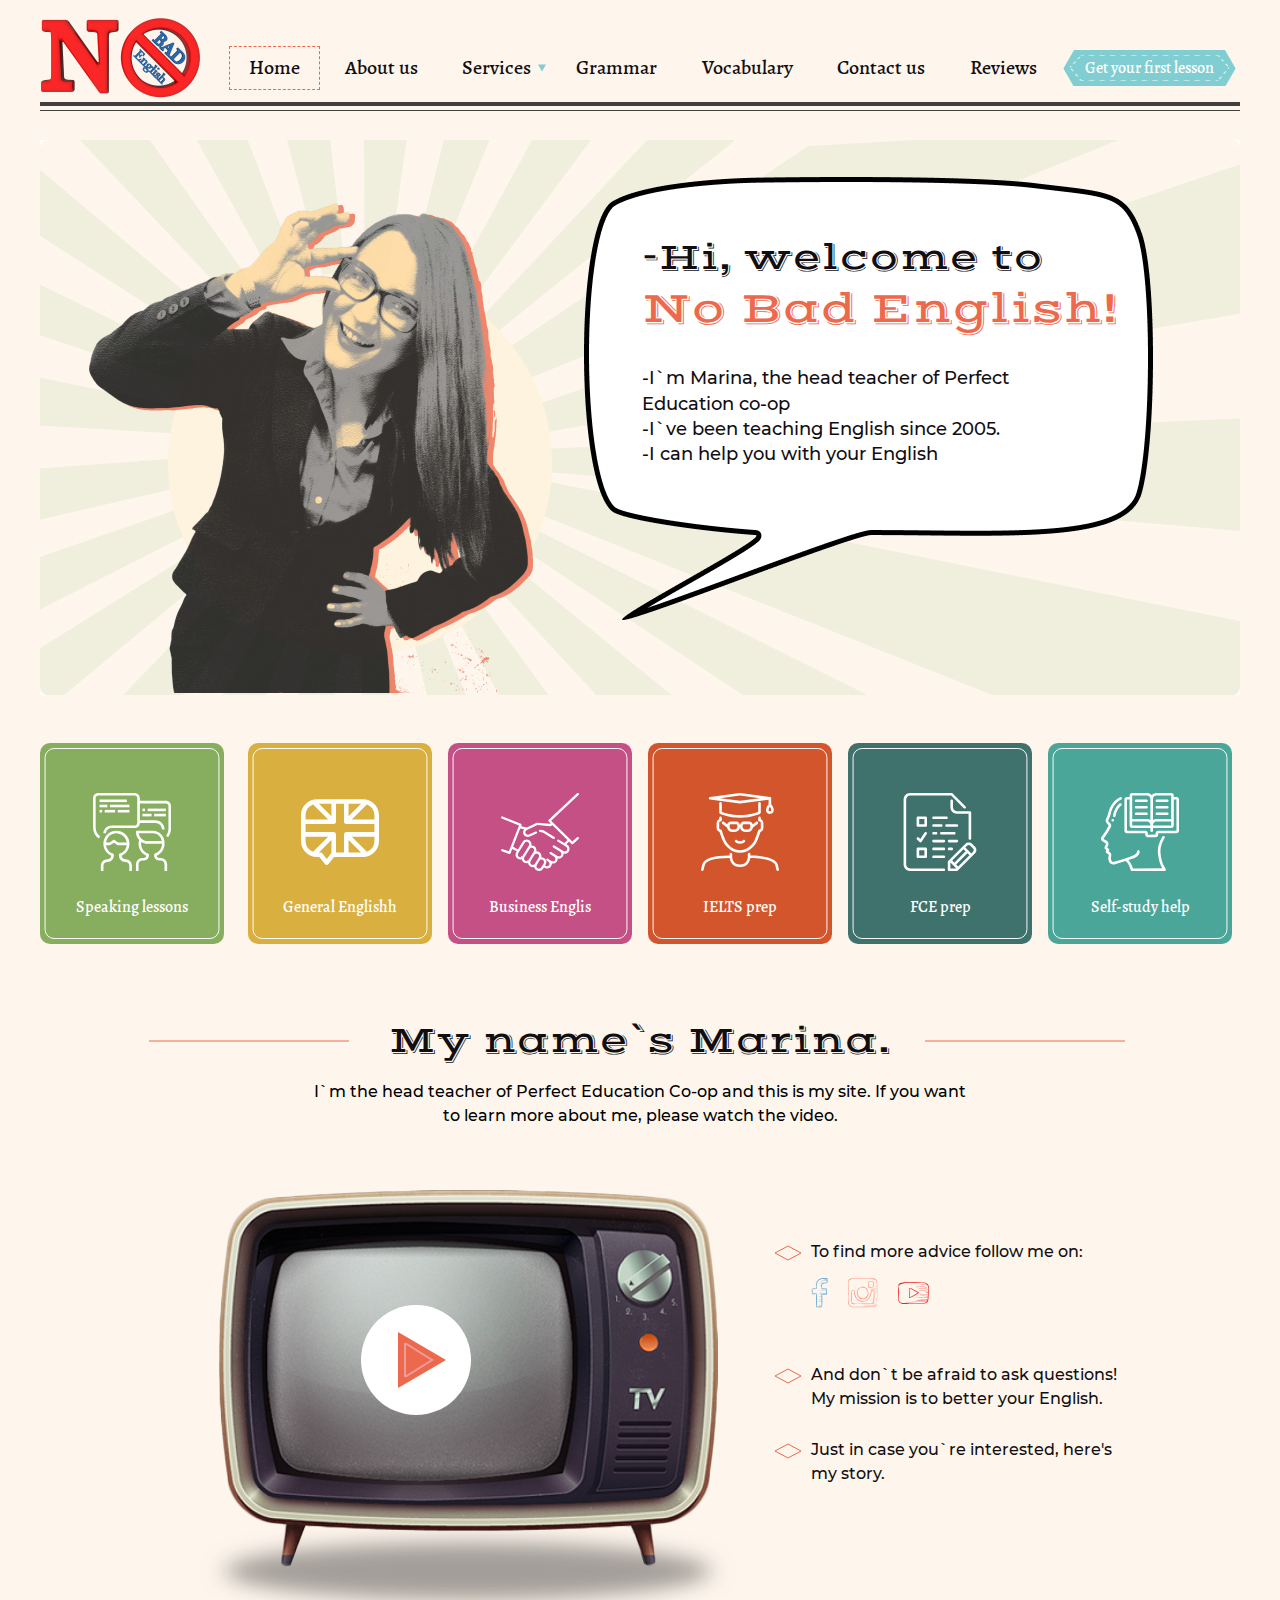
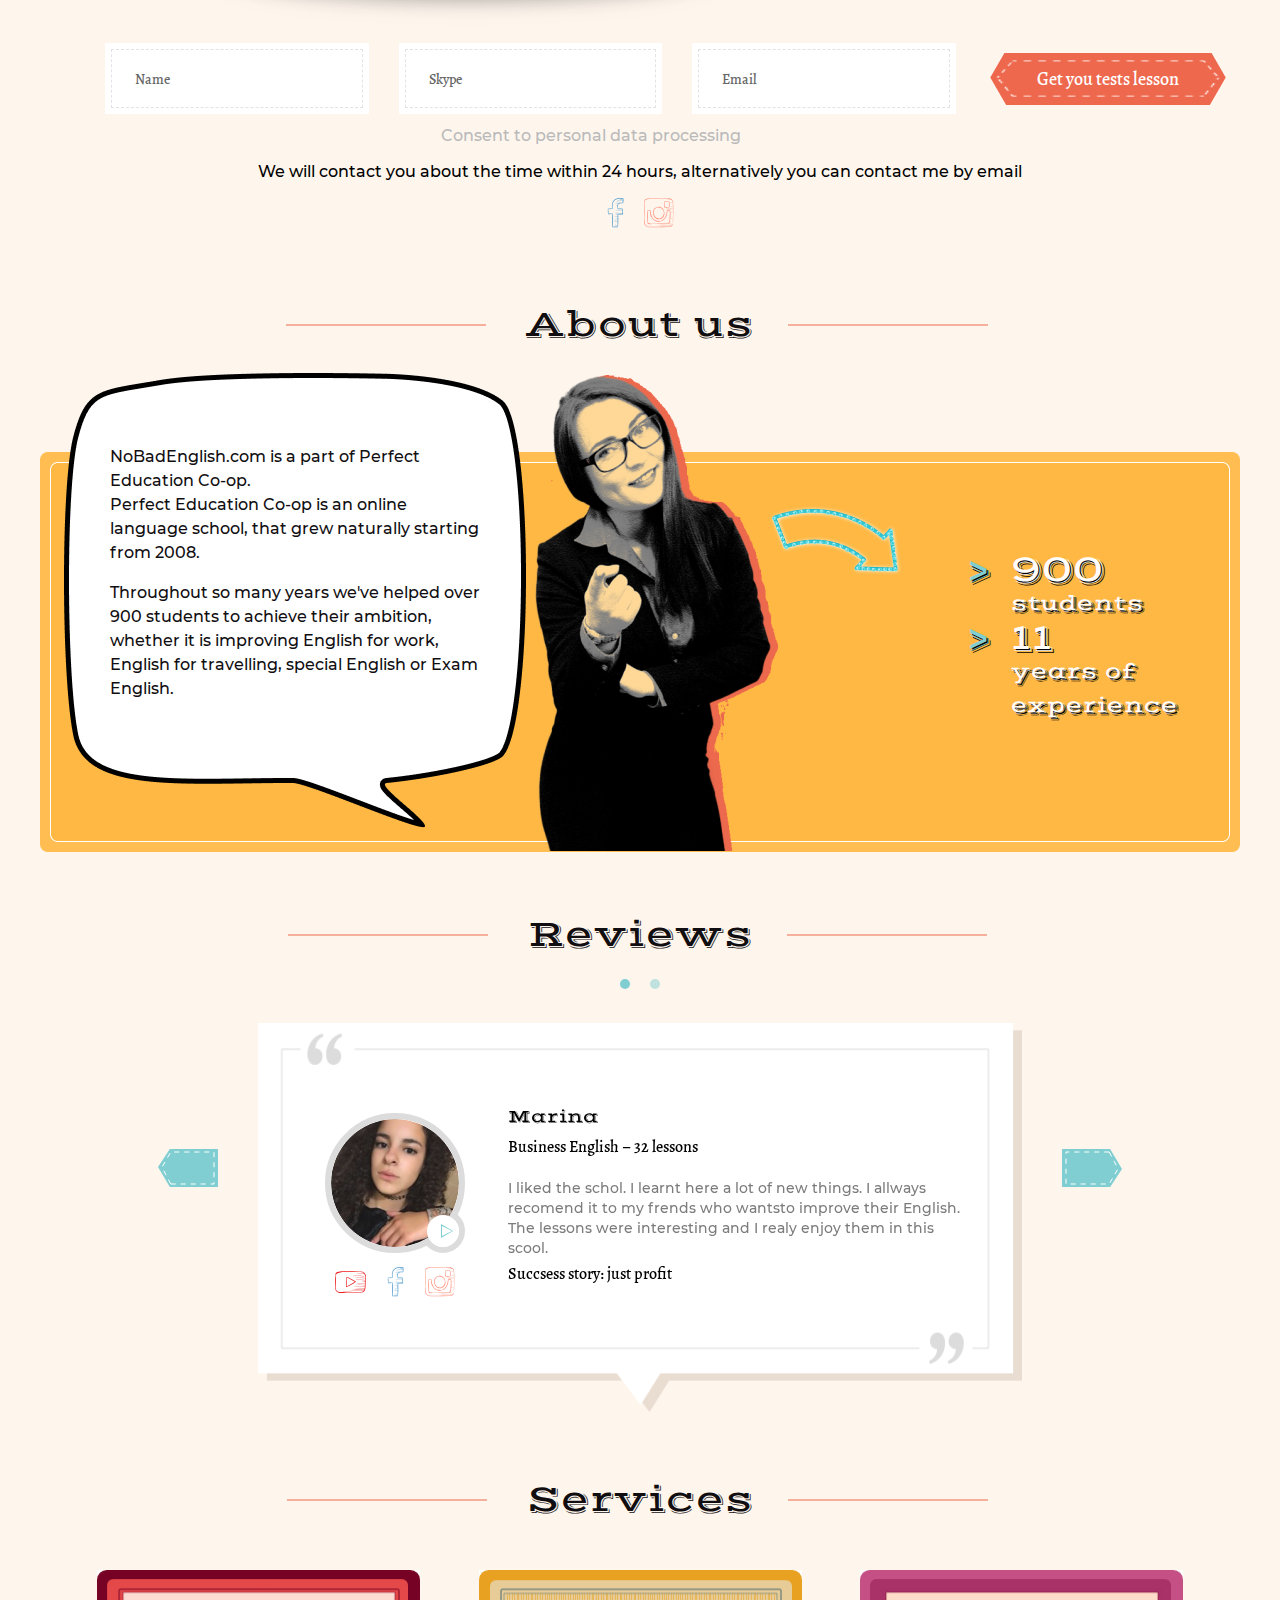
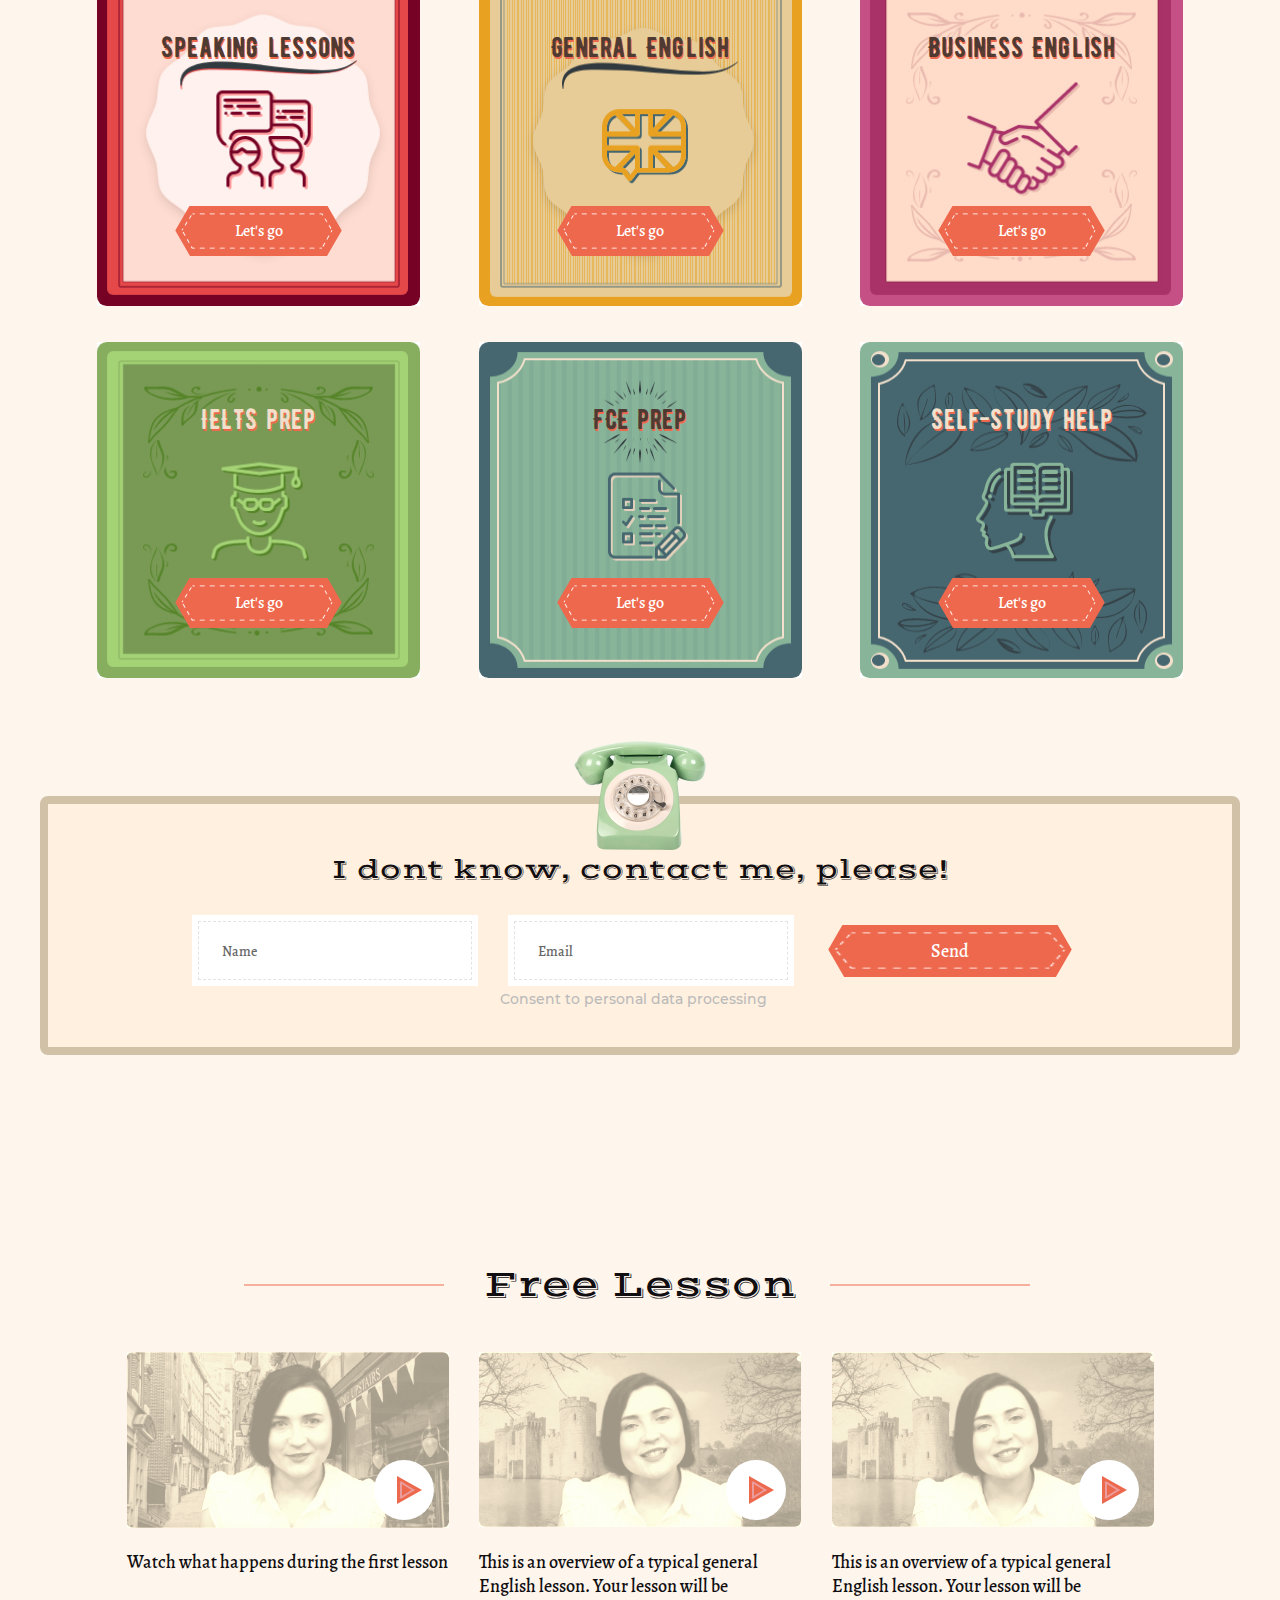
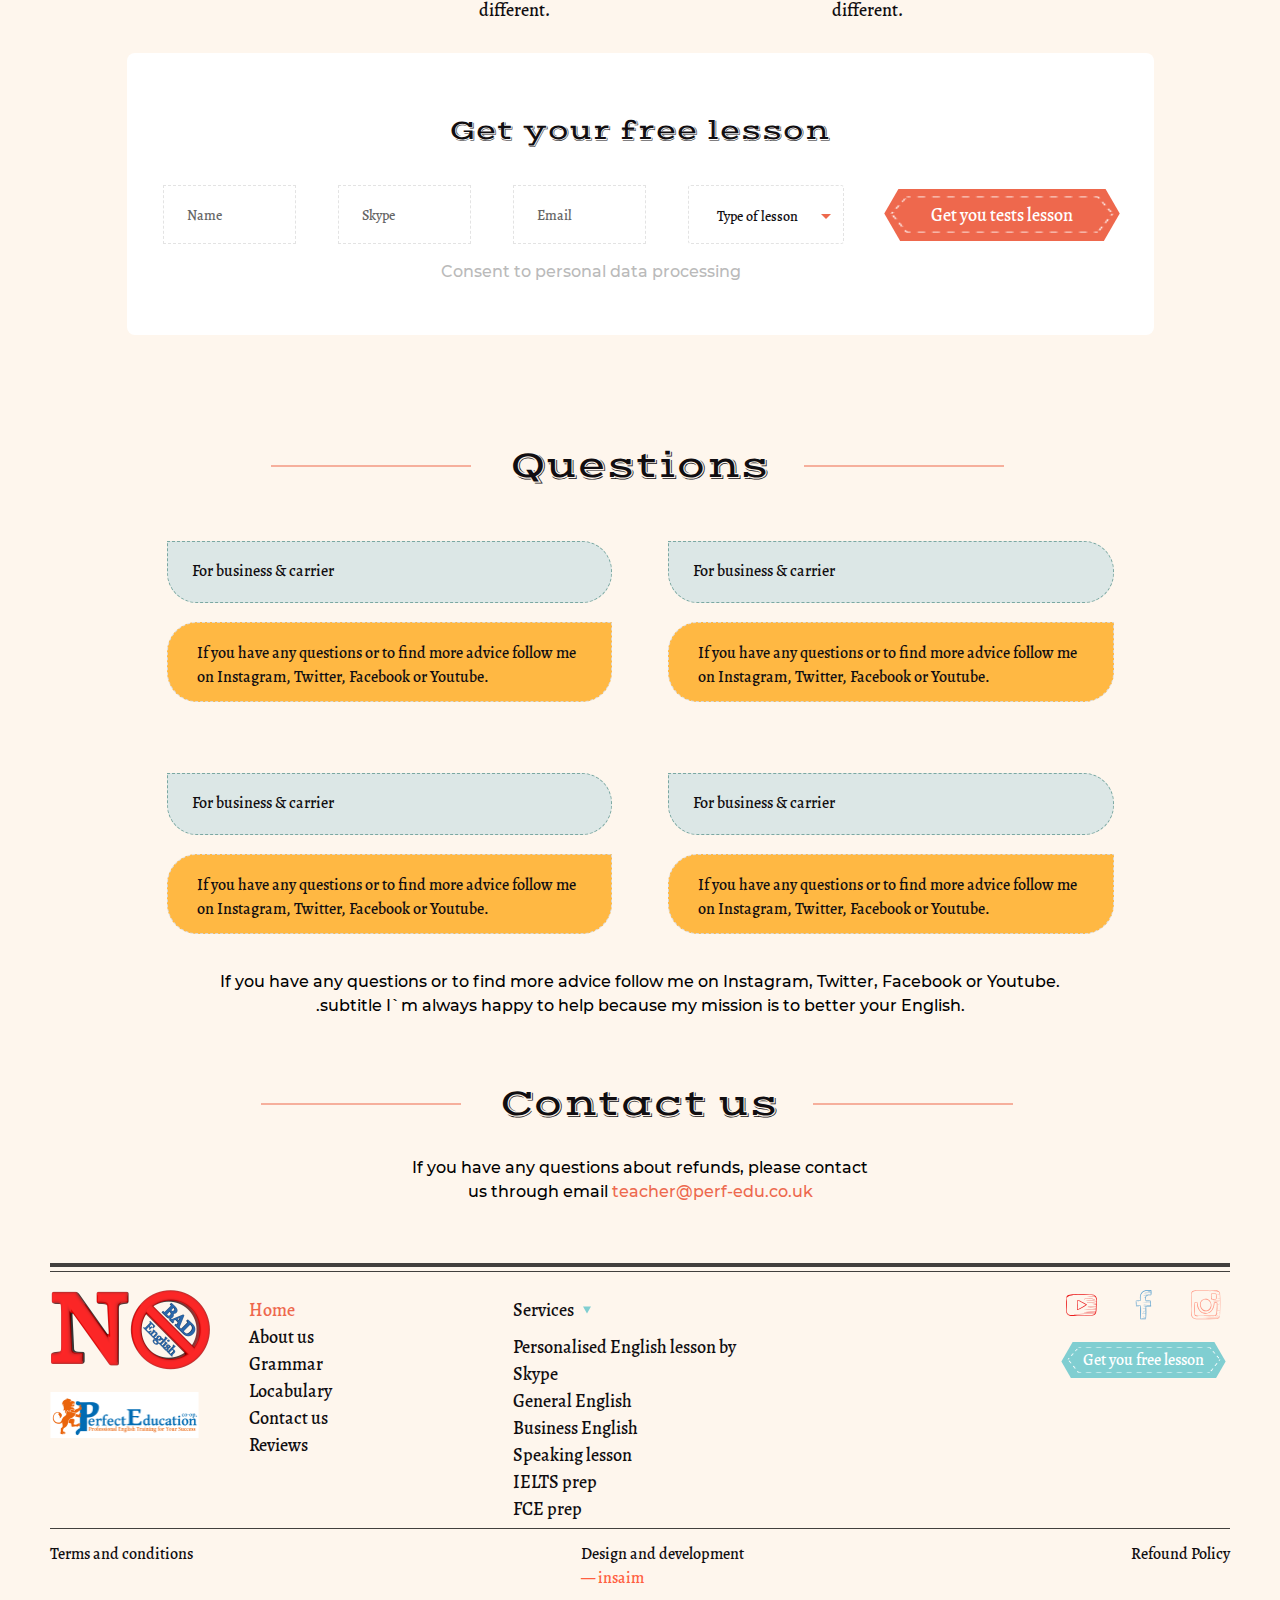
==== myapp/index.html @ 8ee57274 "prav" ====
<!DOCTYPE html>
<html lang="ru">
  <head>
    <meta charset="UTF-8">
    <meta http-equiv="X-UA-Compatible" content="IE=edge">
    <meta name="viewport" content="width=device-width, initial-scale=1.0"><link rel="icon" href="img/favicon/favicon.ico">
    <link rel="apple-touch-icon" sizes="180x180" href="img/favicon/apple-touch-icon-180x180.png">
    <meta name="keywords" content="Теги сайта">
    <meta name="description" content="Описание сайта">
    <meta name="author" lang="ru" content="Helen Portna">
    <link rel="stylesheet" href="css/main.min.css">
    <title>Document </title>
  </head>
  <body>
    <header>
      <nav>
        <div class="wrap">
          <div class="nav">
            <div class="logo">
              <div class="logo__icon"><img src="img/logo.png" alt="logo"></div>
            </div>
            <div class="menu-wrap">
              <div class="menu-toggle"> 
                <div class="one"></div>
                <div class="two"></div>
                <div class="three"></div>
              </div>
              <nav class="main-menu"> 
                <ul>
                  <li class="active"><a href="#">Home</a></li>
                  <li><a href="#">About us</a></li>
                  <li>
                    <div class="services__btn">Services
                      <ul class="services__list">
                        <li><a href="#">Personalised English lesson by Skype</a></li>
                        <li><a href="#">General English</a></li>
                        <li><a href="#">Business English</a></li>
                        <li><a href="#">Speaking lesson </a></li>
                        <li><a href="#">IELTS prep  </a></li>
                        <li><a href="#">FCE prep </a></li>
                      </ul>
                    </div>
                  </li>
                  <li><a href="#">Grammar</a></li>
                  <li><a href="#">Vocabulary</a></li>
                  <li><a href="#">Contact us</a></li>
                  <li><a href="#">Reviews</a></li>
                </ul>
                <div class="btn--wrap btn--wrap--thin">
                  <div class="btn btn--blue">Get your first lesson</div>
                </div>
              </nav>
            </div>
          </div>
        </div>
      </nav>
      <div class="header">
        <div class="wrap">
          <div class="header__title">
            <h1>
               
              -Hi, welcome to<br><span class="accent">No Bad English!</span>
            </h1>
            <p>
               
              -I`m Marina, the head teacher of Perfect Education co-op <br>-I`ve been teaching English since 2005.<br>-I can help you with your English
            </p>
          </div>
        </div>
      </div>
    </header>
    <section class="directions">
      <div class="wrap">
        <div class="directions__items"><a href="#" class="directions__item directions__item--green">
            <div class="directions__pic"><img src="img/001-talk.svg" alt="Speaking lessons"></div>
            <div class="directions__text">Speaking lessons</div></a><a href="#" class="directions__item directions__item--yellow">
            <div class="directions__pic"><img src="img/002-english-language.svg" alt="General English"></div>
            <div class="directions__text">General Englishh</div></a><a href="#" class="directions__item directions__item--bord">
            <div class="directions__pic"><img src="img/003-agreement.svg" alt="Business English"></div>
            <div class="directions__text">Business Englis</div></a><a href="#" class="directions__item directions__item--red">
            <div class="directions__pic"><img src="img/004-student.svg" alt="IELTS prep"></div>
            <div class="directions__text">IELTS prep </div></a><a href="#" class="directions__item directions__item--darkblue">
            <div class="directions__pic"><img src="img/005-exam.svg" alt="FCE prep"></div>
            <div class="directions__text">FCE prep </div></a><a href="#" class="directions__item directions__item--blue">
            <div class="directions__pic"><img src="img/006-study.svg" alt="Self-study help"></div>
            <div class="directions__text">Self-study help</div></a></div>
      </div>
    </section>
    <section class="tv">
      <div class="wrap">
        <div class="title"> <span>My name`s Marina.</span></div>
        <div class="subtitle"> I`m the head teacher of Perfect Education Co-op and this is my site. If you want to learn more about me, please watch the video.</div>
        <div class="tv__body"> 
          <div class="tv__pic"><img src="img/tv.png" alt="tv"><a data-fancybox href="https://www.youtube.com/watch?v=f7zk9qLbSSs" class="tv_src btn__movie">
              <div class="btn__movie--wrap"></div></a></div>
          <div class="tv__text">
            <ul class="tv__itens">
              <li class="tv__item"> 
                <div class="tv__name">To find more advice follow me on:</div>
                <ul class="social-icons">
                  <li class="social-icon social-icon--fb"><a href="#"><img src="img/facebook-logo.svg" alt="facebook"></a></li>
                  <li class="social-icon social-icon--inst"><a href="#"><img src="img/instagram-logo.svg" alt="instagram"></a></li>
                  <li class="social-icon social-icon--yt"><a href="#"><img src="img/youtube-logo.svg" alt="youtube"></a></li>
                </ul>
              </li>
              <li class="tv__item"> 
                <div class="tv__name">And don`t be afraid to ask questions! My mission is to better your English.</div>
              </li>
              <li class="tv__item"> 
                <div class="tv__name">Just in case you`re interested, here's my story.</div>
              </li>
            </ul>
          </div>
        </div>
        <div class="tv__form">
          <form>
            <div class="tv__form-wrap">
              <div class="input--wrap">
                <input type="text" name="name" placeholder="Name" required>
              </div>
              <div class="input--wrap">
                <input type="text" name="skype" placeholder="Skype" required>
              </div>
              <div class="input--wrap">
                <input type="text" name="email" placeholder="Email" required>
              </div>
              <div class="tv__min-text">Consent to personal data processing</div>
              <div class="btn--wrap">
                <div class="btn btn--red">
                  <input type="submit" value="Get you tests lesson">
                </div>
              </div>
            </div>
          </form>
          <div class="subtitle"> We will contact you about the time within 24 hours, alternatively you can contact me by email</div>
          <ul class="social-icons">
            <li class="social-icon social-icon--fb"><a href="#"><img src="img/facebook-logo.svg" alt="facebook"></a></li>
            <li class="social-icon social-icon--inst"><a href="#"><img src="img/instagram-logo.svg" alt="instagram"></a></li>
          </ul>
        </div>
      </div>
    </section>
    <section class="about">
      <div class="wrap">
        <div class="title"> <span>About us</span></div>
        <div class="about__body">
          <div class="about__text"> 
            <p>
               
              NoBadEnglish.com is a part of Perfect Education Co-op. <br>Perfect Education Co-op is an online language school, that grew naturally starting from 2008. 
            </p>
            <p>Throughout so many years we've helped over 900 students to achieve their ambition, whether it is improving English for work, English for travelling, special English or Exam English. </p>
          </div>
          <ul class="about__numbers">
            <li>900 <span>students </span></li>
            <li>11 <span>years of experience </span></li>
          </ul>
        </div>
      </div>
    </section>
    <section class="reviews">
      <div class="wrap">
        <div class="title"> <span>Reviews</span></div>
        <div class="reviews__body">
          <div class="reviews__slider">
            <div class="reviews__item--wrap">
              <div class="reviews__item">
                <div class="reviews__foto--wrap">
                  <div class="reviews__foto"><img src="img/reviews/foto-review.jpg" alt="foto"></div><a data-fancybox href="https://www.youtube.com/watch?v=f7zk9qLbSSs" class="reviews--play"></a>
                  <ul class="social-icons">
                    <li class="social-icon social-icon--yt"><a href="#"><img src="img/youtube-logo.svg" alt="youtube"></a></li>
                    <li class="social-icon social-icon--fb"><a href="#"><img src="img/facebook-logo.svg" alt="facebook"></a></li>
                    <li class="social-icon social-icon--inst"><a href="#"><img src="img/instagram-logo.svg" alt="instagram"></a></li>
                  </ul>
                </div>
                <div class="reviews__descr">
                  <div class="reviews__name">Marina </div>
                  <div class="reviews__text--title">Business English – 32 lessons</div>
                  <div class="reviews__text">I liked the schol. I learnt here a lot of new things. I allways recomend it to my frends who wantsto improve their English. The lessons were interesting and I realy enjoy them in this scool.</div>
                  <div class="reviews__text--title">Succsess story: <span>just profit</span></div>
                </div>
              </div>
            </div>
            <div class="reviews__item--wrap">
              <div class="reviews__item">
                <div class="reviews__foto--wrap">
                  <div class="reviews__foto"><img src="img/reviews/foto-review.jpg" alt="foto"></div><a data-fancybox href="https://www.youtube.com/watch?v=f7zk9qLbSSs" class="reviews--play"></a>
                  <ul class="social-icons">
                    <li class="social-icon social-icon--yt"><a href="#"><img src="img/youtube-logo.svg" alt="youtube"></a></li>
                    <li class="social-icon social-icon--fb"><a href="#"><img src="img/facebook-logo.svg" alt="facebook"></a></li>
                    <li class="social-icon social-icon--inst"><a href="#"><img src="img/instagram-logo.svg" alt="instagram"></a></li>
                  </ul>
                </div>
                <div class="reviews__descr">
                  <div class="reviews__name">Marina </div>
                  <div class="reviews__text--title">Business English – 32 lessons</div>
                  <div class="reviews__text">I liked the schol. I learnt here a lot of new things. I allways recomend it to my frends who wantsto improve their English. The lessons were interesting and I realy enjoy them in this scool.</div>
                  <div class="reviews__text--title">Succsess story: <span>just profit</span></div>
                </div>
              </div>
            </div>
          </div>
        </div>
      </div>
    </section>
    <section class="services">
      <div class="wrap">
        <div class="title"> <span>Services</span></div>
        <div class="services__body">
          <div class="services__item services__item4">
            <div class="services__title services__title--dark">Speaking lessons</div><a href="#" class="btn--wrap">
              <div class="btn btn--red">Let's go</div></a>
          </div>
          <div class="services__item services__item3">
            <div class="services__title services__title--dark">General English</div><a href="#" class="btn--wrap">
              <div class="btn btn--red">Let's go</div></a>
          </div>
          <div class="services__item services__item2">
            <div class="services__title services__title--dark">Business English</div><a href="#" class="btn--wrap">
              <div class="btn btn--red">Let's go</div></a>
          </div>
          <div class="services__item services__item5">
            <div class="services__title">IELTS prep </div><a href="#" class="btn--wrap">
              <div class="btn btn--red">Let's go</div></a>
          </div>
          <div class="services__item services__item6">
            <div class="services__title services__title--dark">FCE prep </div><a href="#" class="btn--wrap">
              <div class="btn btn--red">Let's go</div></a>
          </div>
          <div class="services__item services__item1">
            <div class="services__title">Self-study help</div><a href="#" class="btn--wrap">
              <div class="btn btn--red">Let's go</div></a>
          </div>
        </div>
        <div class="phone-body"> 
          <div class="tv__form">
            <form>
              <div class="phone-body__title">I dont know, contact me, please!</div>
              <div class="tv__form-wrap">
                <div class="input--wrap">
                  <input type="text" name="name" placeholder="Name" required>
                </div>
                <div class="input--wrap">
                  <input type="text" name="email" placeholder="Email" required>
                </div>
                <div class="phone-body__subtitle">Consent to personal data processing</div>
                <div class="btn--wrap">
                  <div class="btn btn--red btn--big">
                    <input type="submit" value="Send">
                  </div>
                </div>
              </div>
            </form>
          </div>
        </div>
      </div>
    </section>
    <section class="free">
      <div class="wrap">
        <div class="title"> <span>Free Lesson</span></div>
        <div class="free__body">
          <div class="free__videos">
            <div class="free__item">
              <div class="free__video"><img src="img/free-video1.jpg" alt="free-video">
                <div class="btn__movie">
                  <div class="btn__movie--wrap"></div>
                </div>
              </div>
              <div class="free__title">Watch what happens during the first lesson</div>
            </div>
            <div class="free__item">   
              <div class="free__video"><img src="img/free-video2.jpg" alt="free-video">
                <div class="btn__movie">
                  <div class="btn__movie--wrap"></div>
                </div>
              </div>
              <div class="free__title">This is an overview of a typical general English lesson. Your lesson will be different.</div>
            </div>
            <div class="free__item">
              <div class="free__video"><img src="img/free-video2.jpg" alt="free-video">
                <div class="btn__movie">
                  <div class="btn__movie--wrap"></div>
                </div>
              </div>
              <div class="free__title">This is an overview of a typical general English lesson. Your lesson will be different.</div>
            </div>
          </div>
          <div class="free__form--wrap">
            <form>
              <div class="free__form-title">Get your free lesson</div>
              <div class="free__form">
                <div class="input--wrap">
                  <input type="text" name="name" placeholder="Name" required>
                </div>
                <div class="input--wrap">
                  <input type="text" name="skype" placeholder="Skype" required>
                </div>
                <div class="input--wrap">
                  <input type="text" name="email" placeholder="Email" required>
                </div>
                <div class="input--wrap">
                  <select class="styled">
                    <option>Type of lesson </option>
                    <option>1</option>
                    <option>2</option>
                  </select>
                </div>
                <div class="tv__min-text">Consent to personal data processing</div>
                <div class="btn--wrap">
                  <div class="btn btn--red">
                    <input type="submit" value="Get you tests lesson">
                  </div>
                </div>
              </div>
            </form>
          </div>
        </div>
      </div>
    </section>
    <section class="questions">
      <div class="wrap">
        <div class="title"> <span>Questions</span></div>
        <div class="questions__body">
          <div class="questions__item">
            <div class="questions__qa">For business & carrier</div>
            <div class="questions__ans">If you have any questions or to find more advice follow me on Instagram, Twitter, Facebook or Youtube.</div>
          </div>
          <div class="questions__item">
            <div class="questions__qa">For business & carrier</div>
            <div class="questions__ans">If you have any questions or to find more advice follow me on Instagram, Twitter, Facebook or Youtube. </div>
          </div>
          <div class="questions__item">
            <div class="questions__qa">For business & carrier</div>
            <div class="questions__ans">If you have any questions or to find more advice follow me on Instagram, Twitter, Facebook or Youtube.</div>
          </div>
          <div class="questions__item">
            <div class="questions__qa">For business & carrier</div>
            <div class="questions__ans">If you have any questions or to find more advice follow me on Instagram, Twitter, Facebook or Youtube.</div>
          </div>
        </div>
        <div class="subtitle"> 
          <p>If you have any questions or to find more advice follow me on Instagram, Twitter, Facebook or Youtube.</p>
          <p>.subtitle I`m always happy to help because my mission is to better your English.</p>
        </div>
      </div>
    </section>
    <section class="contact">
      <div class="wrap">
        <div class="title contact__title"> <span>Contact us</span></div>
        <div class="subtitle">
           
          If you have any questions about refunds, please contact us through email <a href="mailto:teacher@perf-edu.co.uk">teacher@perf-edu.co.uk</a>
        </div>
      </div>
    </section>
    <footer class="footer">
      <div class="wrap">
        <div class="footer__body">
          <div class="logo">
            <div class="logo__icon"><img src="img/logo.png" alt="logo"></div>
          </div>
          <ul class="footer__menu">
            <li class="active order1"><a href="#">Home</a></li>
            <li class="order1"><a href="#">About us</a></li>
            <li><a href="#">Grammar</a></li>
            <li><a href="#">Locabulary</a></li>
            <li><a href="#">Contact us</a></li>
            <li><a href="#">Reviews</a></li>
            <li class="footer__services order1"> <span class="footer__btn">Services</span>
              <ul class="footer__list">
                <li><a href="#">Personalised English lesson by Skype</a></li>
                <li><a href="#">General English</a></li>
                <li><a href="#">Business English</a></li>
                <li><a href="#">Speaking lesson </a></li>
                <li><a href="#">IELTS prep  </a></li>
                <li><a href="#">FCE prep </a></li>
              </ul>
            </li>
          </ul>
          <div class="footer__block">
            <ul class="social-icons">
              <li class="social-icon social-icon--yt"><a href="#"><img src="img/youtube-logo.svg" alt="youtube"></a></li>
              <li class="social-icon social-icon--fb"><a href="#"><img src="img/facebook-logo.svg" alt="facebook"></a></li>
              <li class="social-icon social-icon--inst"><a href="#"><img src="img/instagram-logo.svg" alt="instagram"></a></li>
            </ul>
            <div class="btn--wrap btn--wrap--thin"><a href="#" class="btn btn--blue btn--thin">Get you free lesson</a></div>
          </div>
        </div>
        <div class="footer__bottom"><a href="#">Terms and conditions</a>
          <div class="footer__development">
             
            Design and development <a href="#">— insaim</a>
          </div><a href="">Refound Policy</a><a class="copy"><img src="img/copy.png" alt="perfect english"></a>
        </div>
      </div>
    </footer>
    <script src="js/scripts.min.js"></script>
    <script src="js/common.js"></script>
  </body>
  <!-- END body-->
</html>
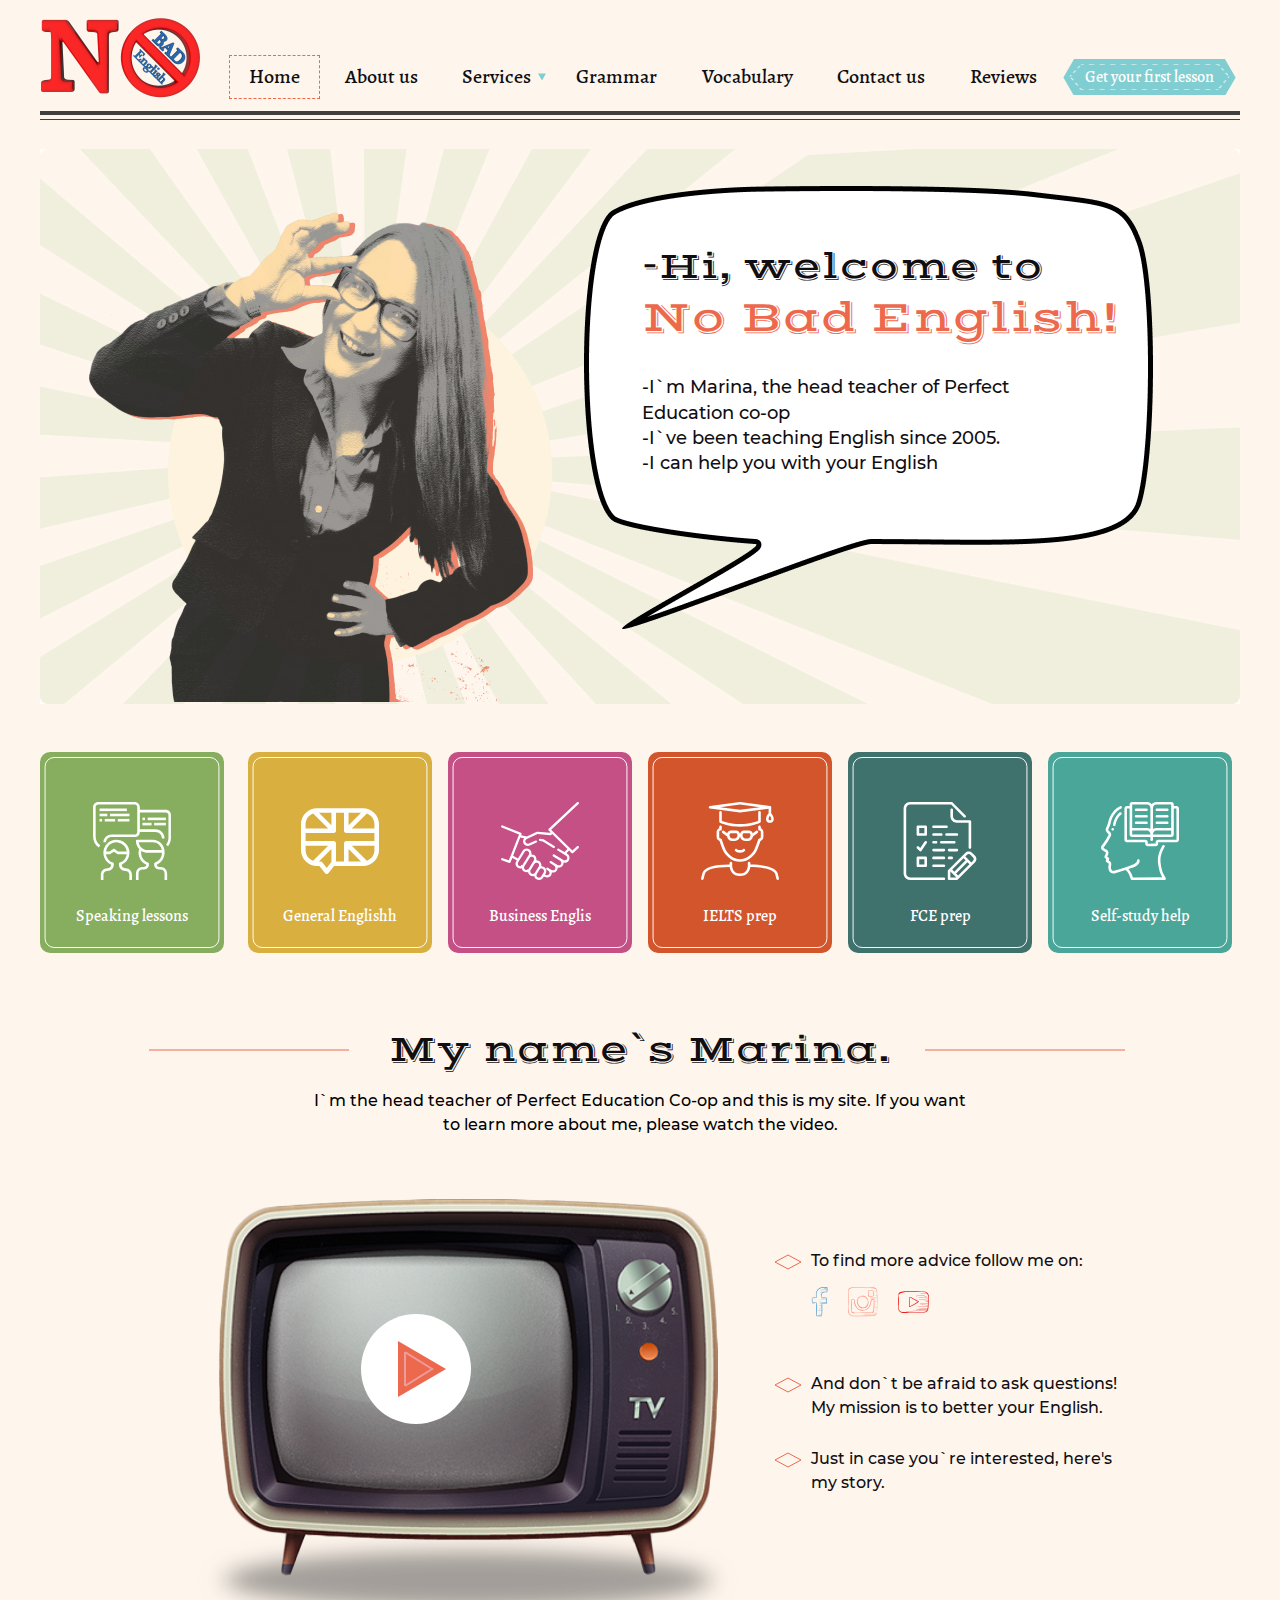
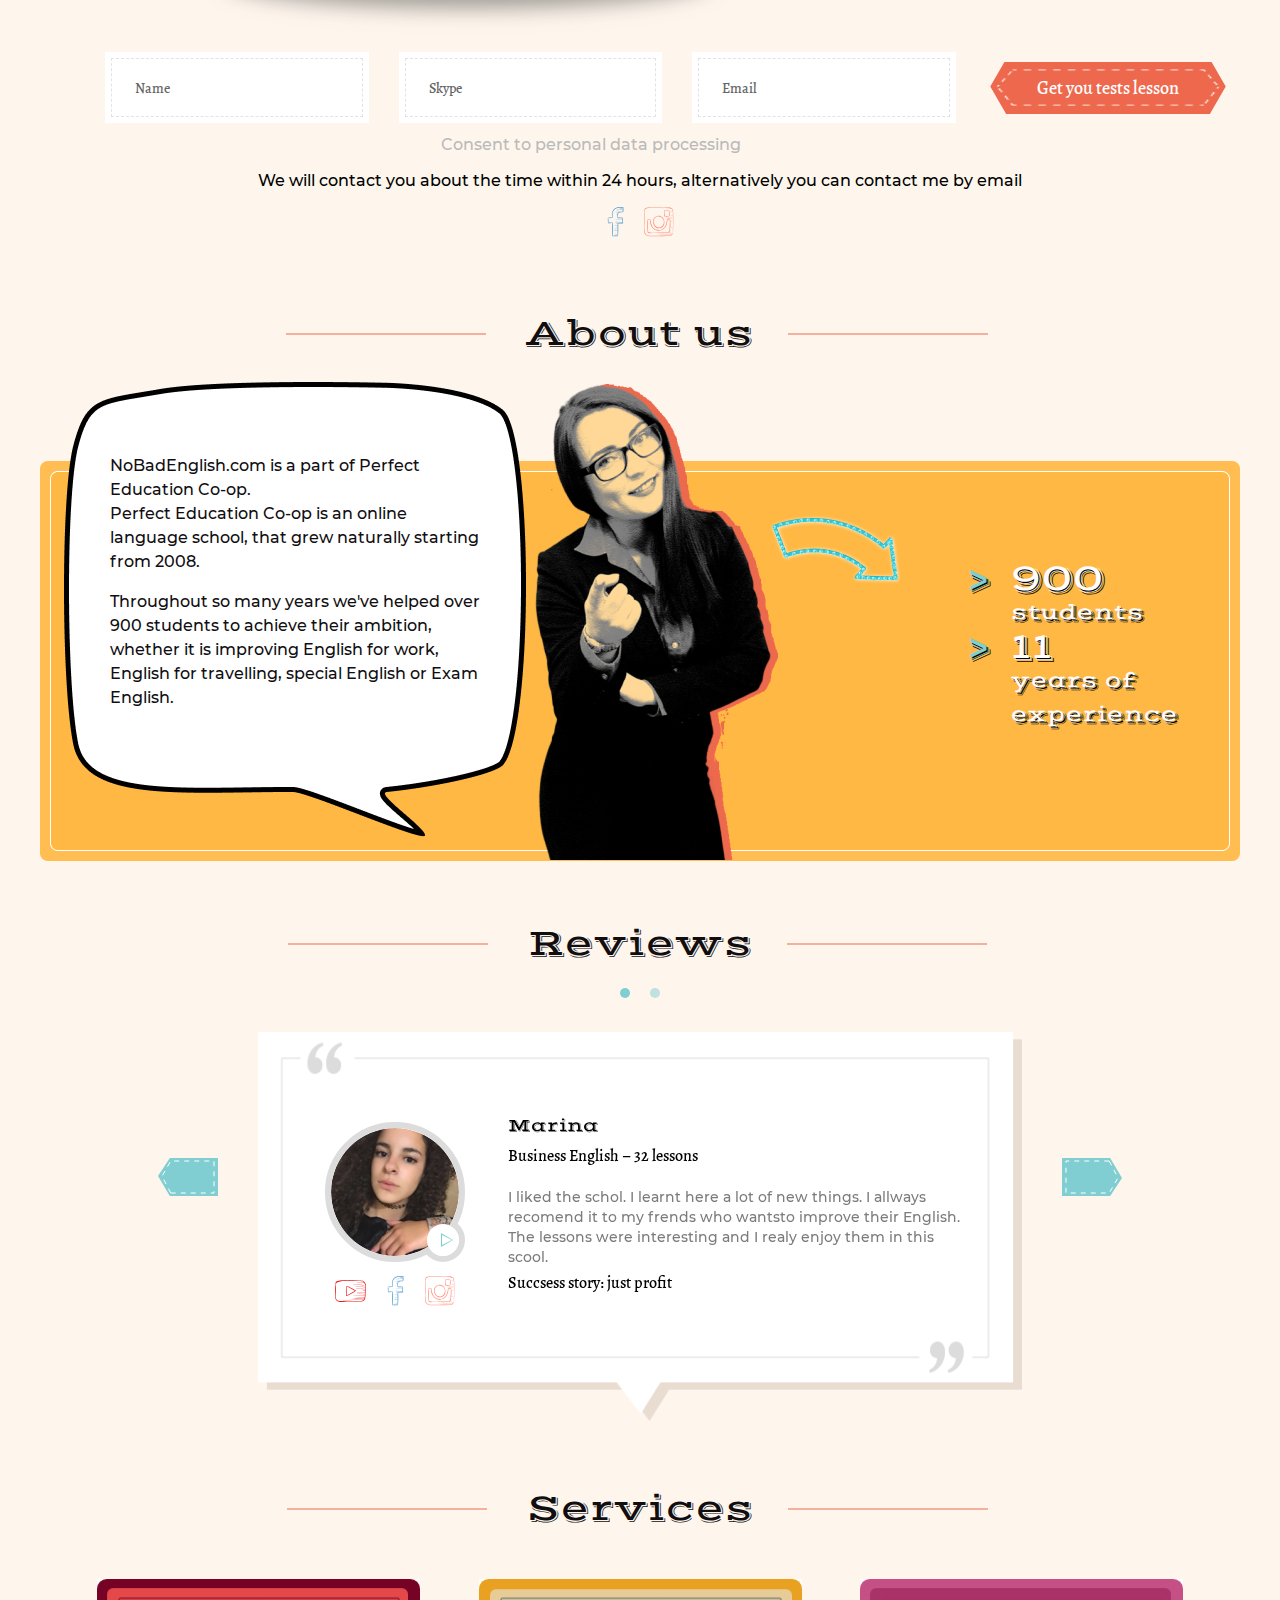
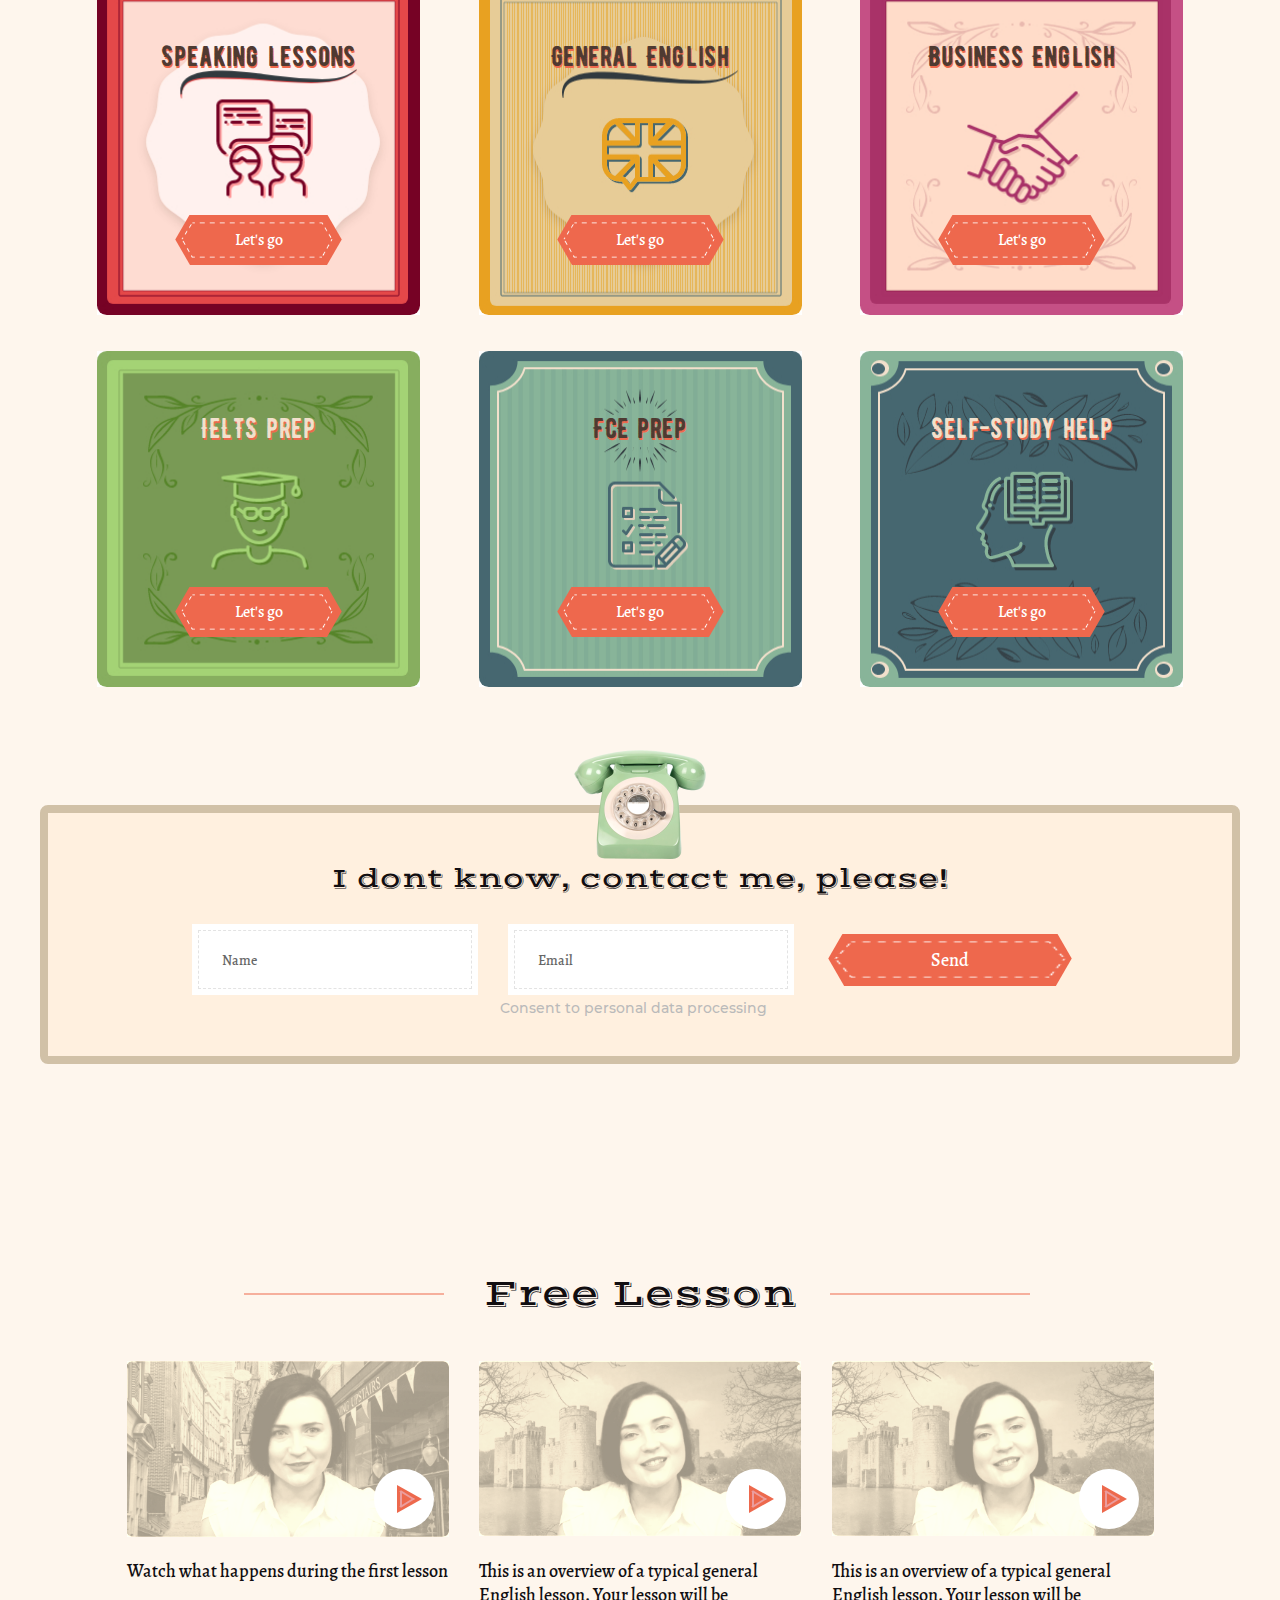
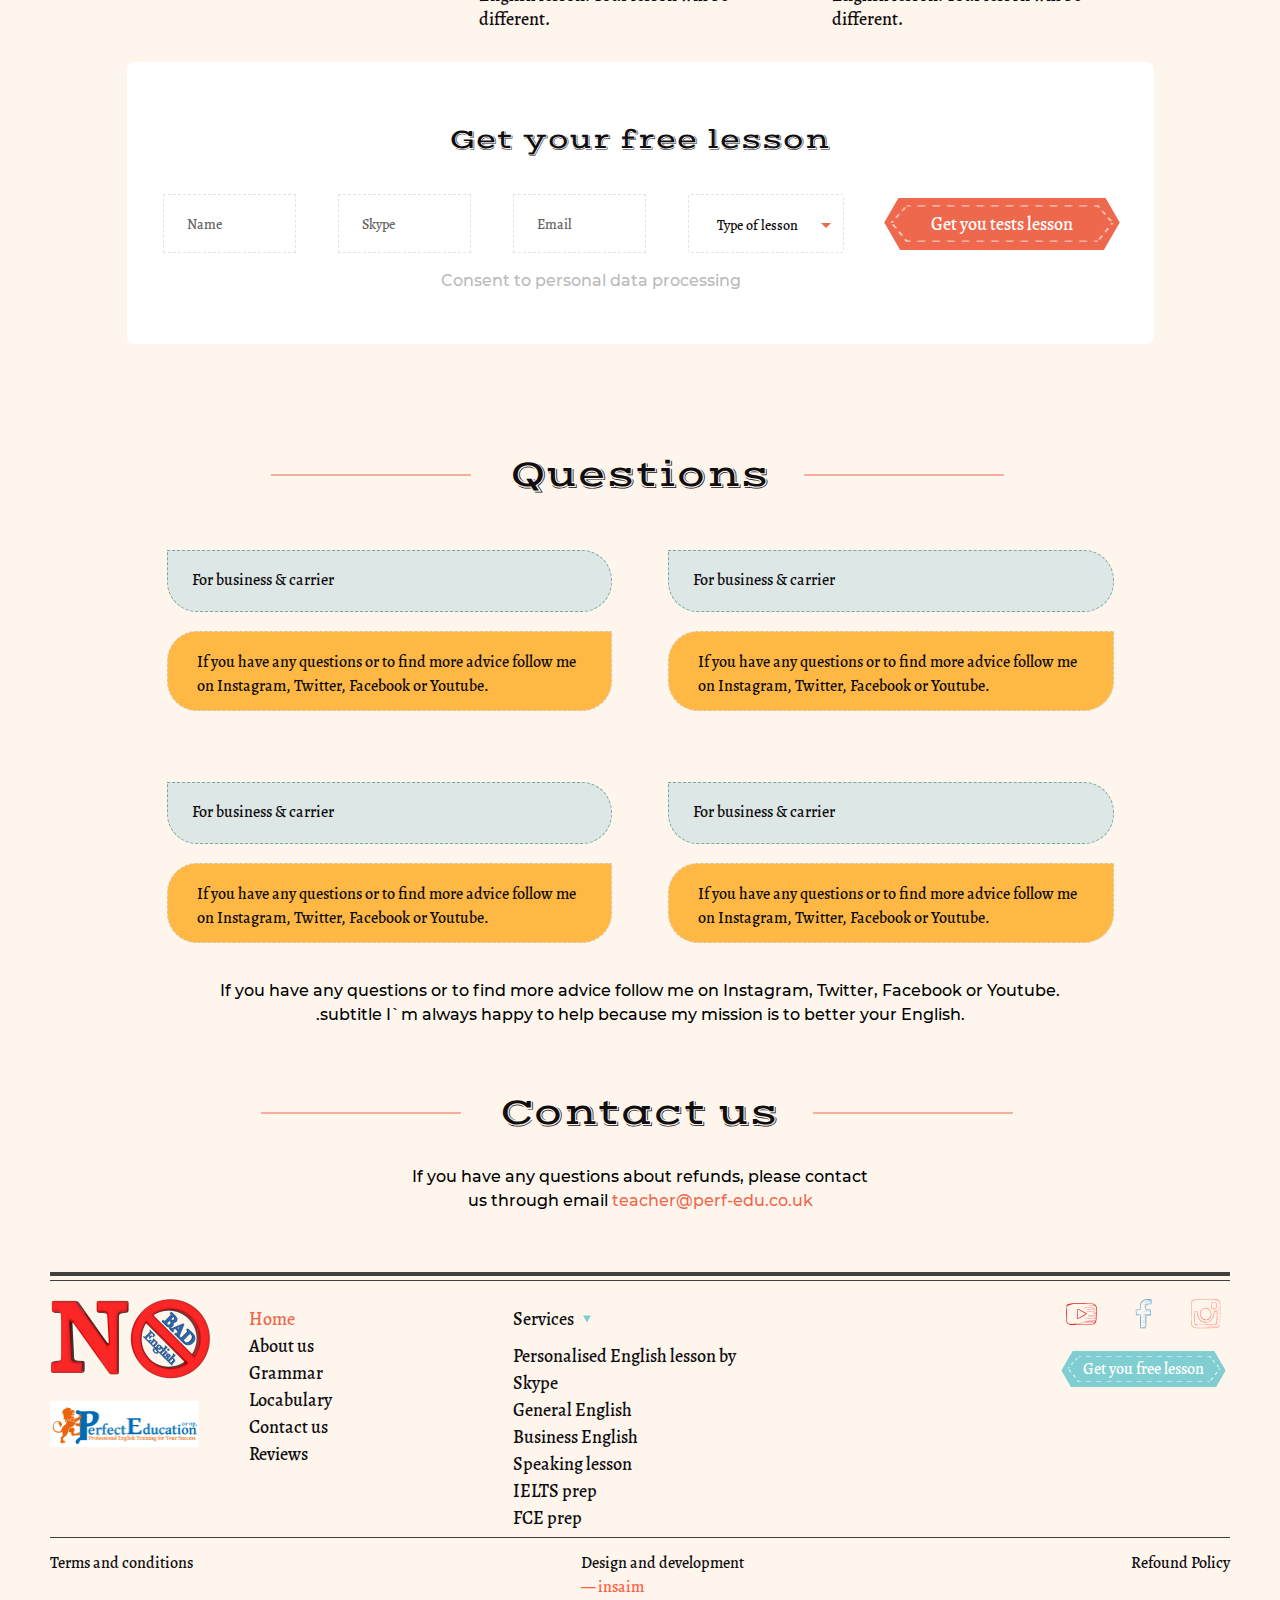
==== commit 1a1f1ab4: "menu anchor" ====
--- a/myapp/index.html
+++ b/myapp/index.html
@@ -16,9 +16,7 @@
       <nav>
         <div class="wrap">
           <div class="nav">
-            <div class="logo">
-              <div class="logo__icon"><img src="img/logo.png" alt="logo"></div>
-            </div>
+            <div class="logo"><a href="index.html" class="logo__icon"><img src="img/logo.png" alt="logo"></a></div>
             <div class="menu-wrap">
               <div class="menu-toggle"> 
                 <div class="one"></div>
@@ -27,8 +25,8 @@
               </div>
               <nav class="main-menu"> 
                 <ul>
-                  <li class="active"><a href="#">Home</a></li>
-                  <li><a href="#">About us</a></li>
+                  <li class="active"><a href="index.html">Home</a></li>
+                  <li><a href="#" data-menuAnchor="#about">About us</a></li>
                   <li>
                     <div class="services__btn">Services
                       <ul class="services__list">
@@ -43,8 +41,8 @@
                   </li>
                   <li><a href="#">Grammar</a></li>
                   <li><a href="#">Vocabulary</a></li>
-                  <li><a href="#">Contact us</a></li>
-                  <li><a href="#">Reviews</a></li>
+                  <li><a href="#" data-menuAnchor="#contactus">Contact us</a></li>
+                  <li><a href="#" data-menuAnchor="#reviews">Reviews</a></li>
                 </ul>
                 <div class="btn--wrap btn--wrap--thin">
                   <div class="btn btn--blue">Get your first lesson</div>
@@ -140,7 +138,7 @@
         </div>
       </div>
     </section>
-    <section class="about">
+    <section data-anchor="#about" class="about">
       <div class="wrap">
         <div class="title"> <span>About us</span></div>
         <div class="about__body">
@@ -158,7 +156,7 @@
         </div>
       </div>
     </section>
-    <section class="reviews">
+    <section data-anchor="#reviews" class="reviews">
       <div class="wrap">
         <div class="title"> <span>Reviews</span></div>
         <div class="reviews__body">
@@ -344,7 +342,7 @@
         </div>
       </div>
     </section>
-    <section class="contact">
+    <section data-anchor="#contactus" class="contact">
       <div class="wrap">
         <div class="title contact__title"> <span>Contact us</span></div>
         <div class="subtitle">
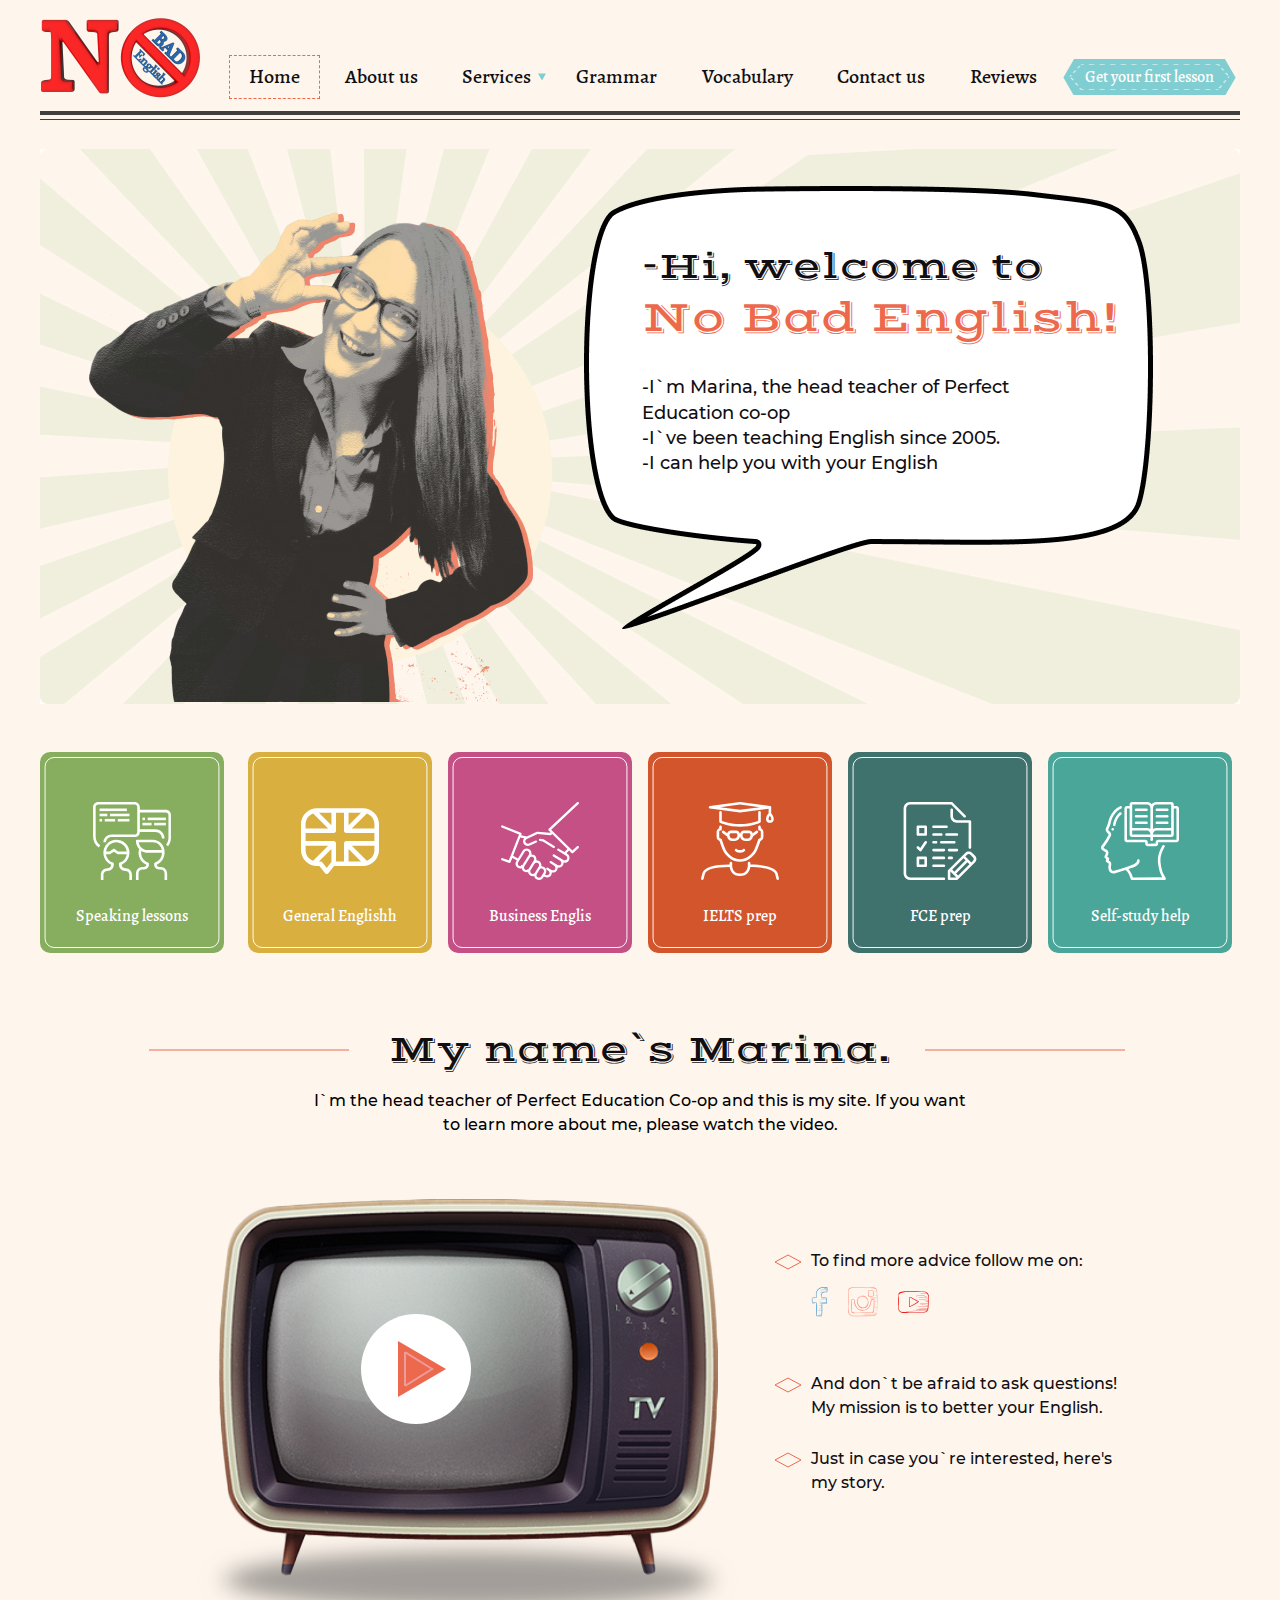
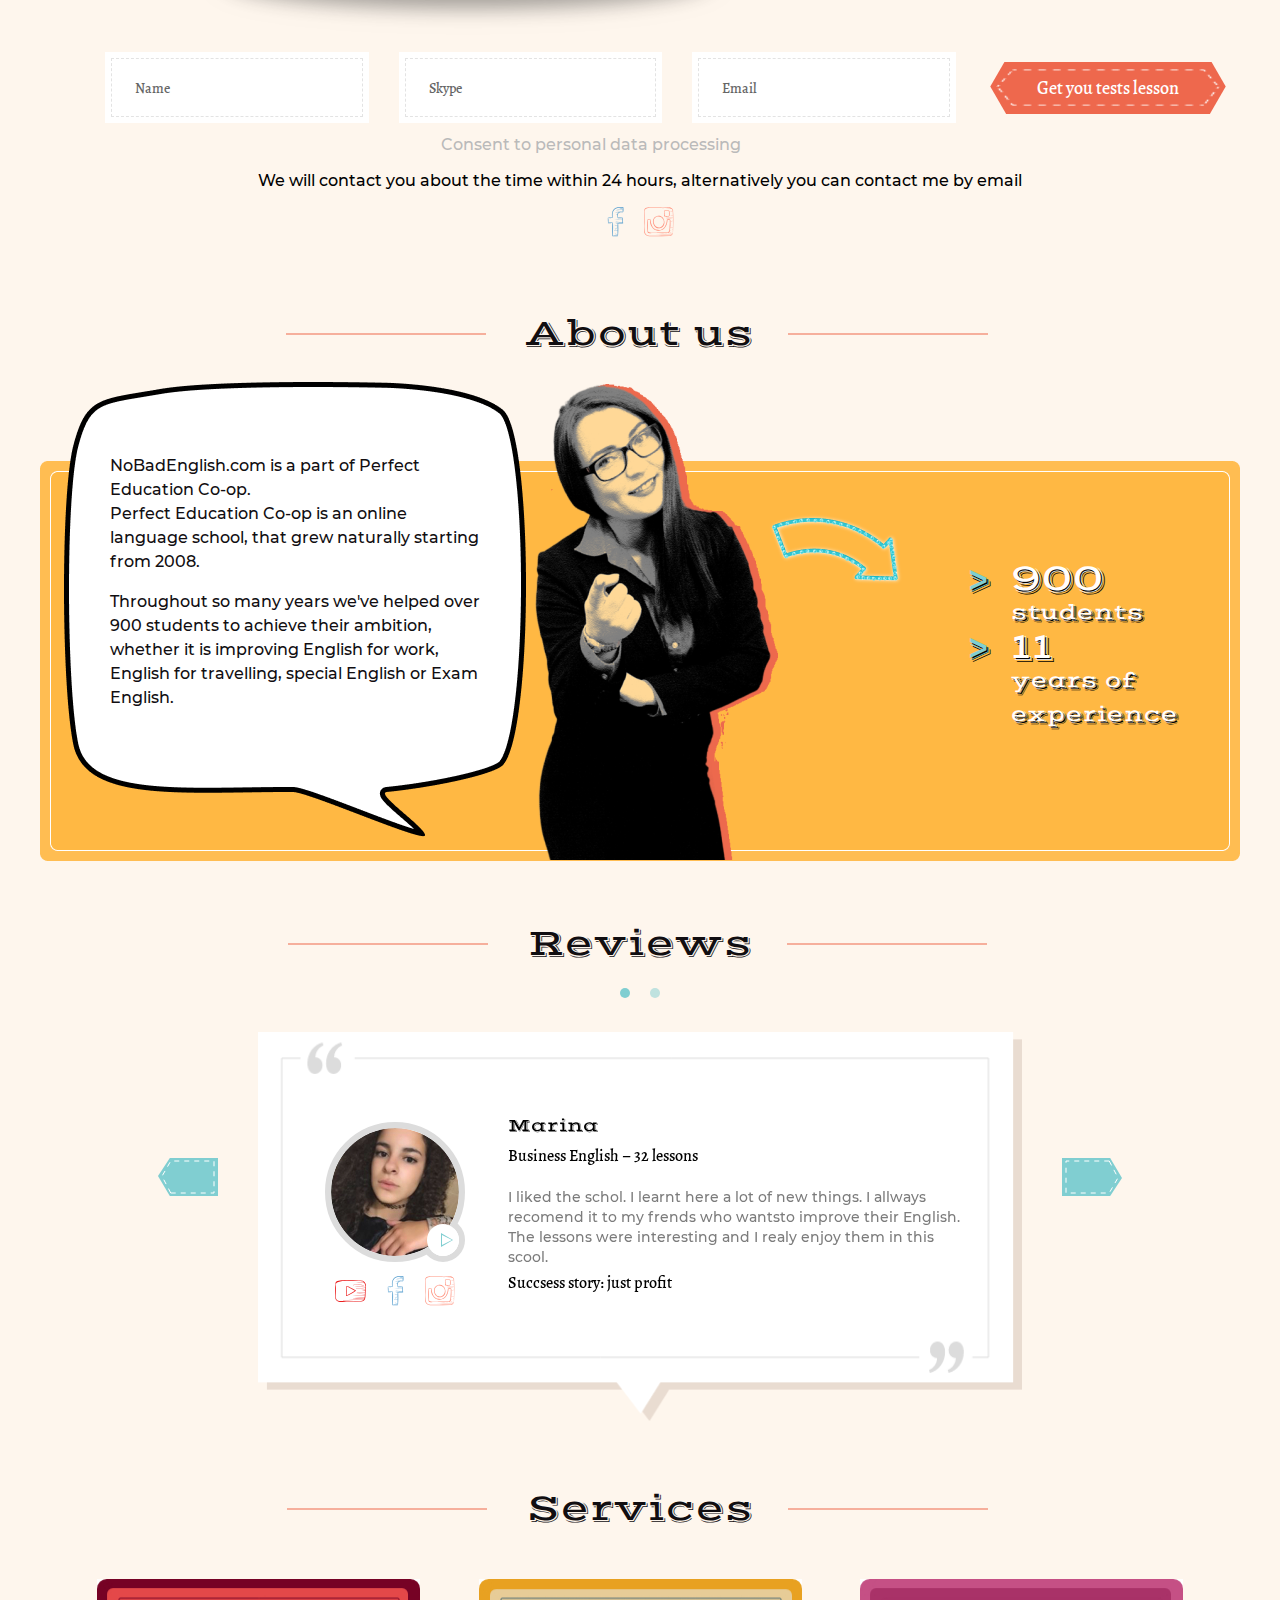
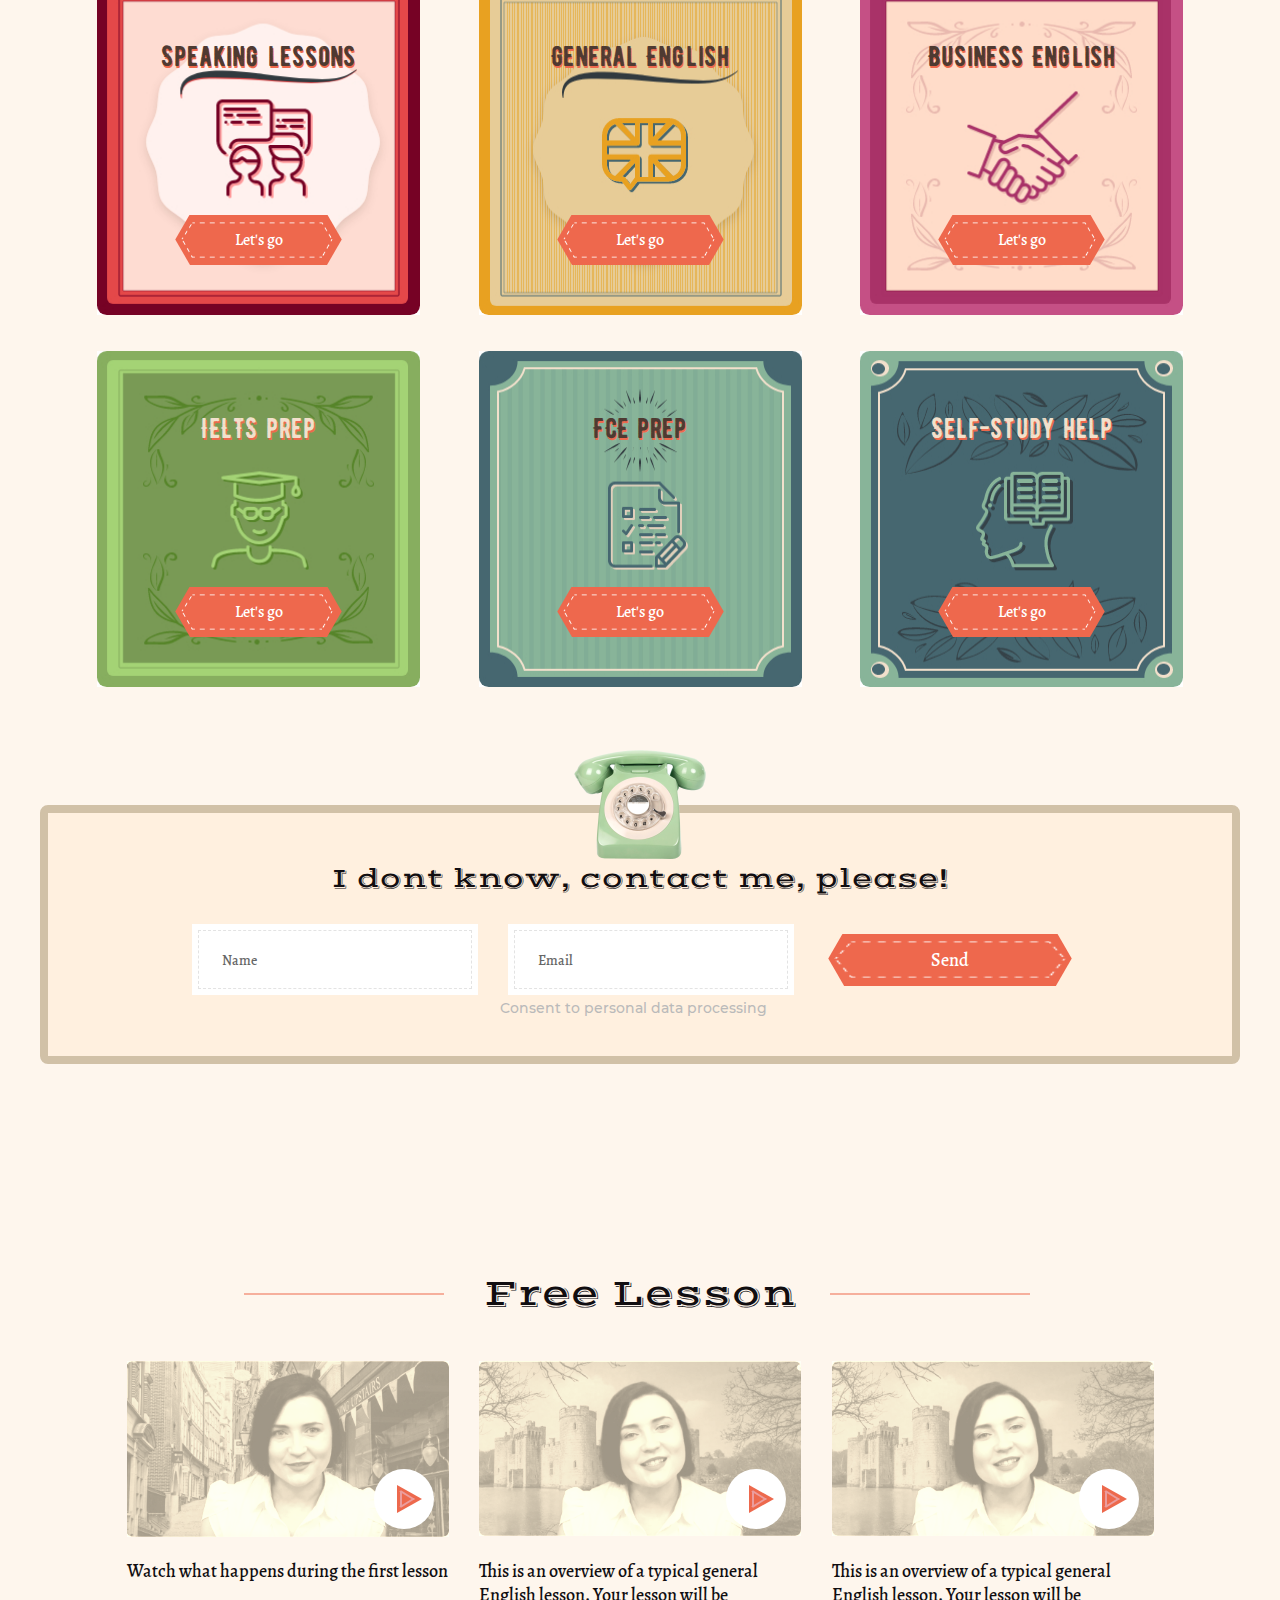
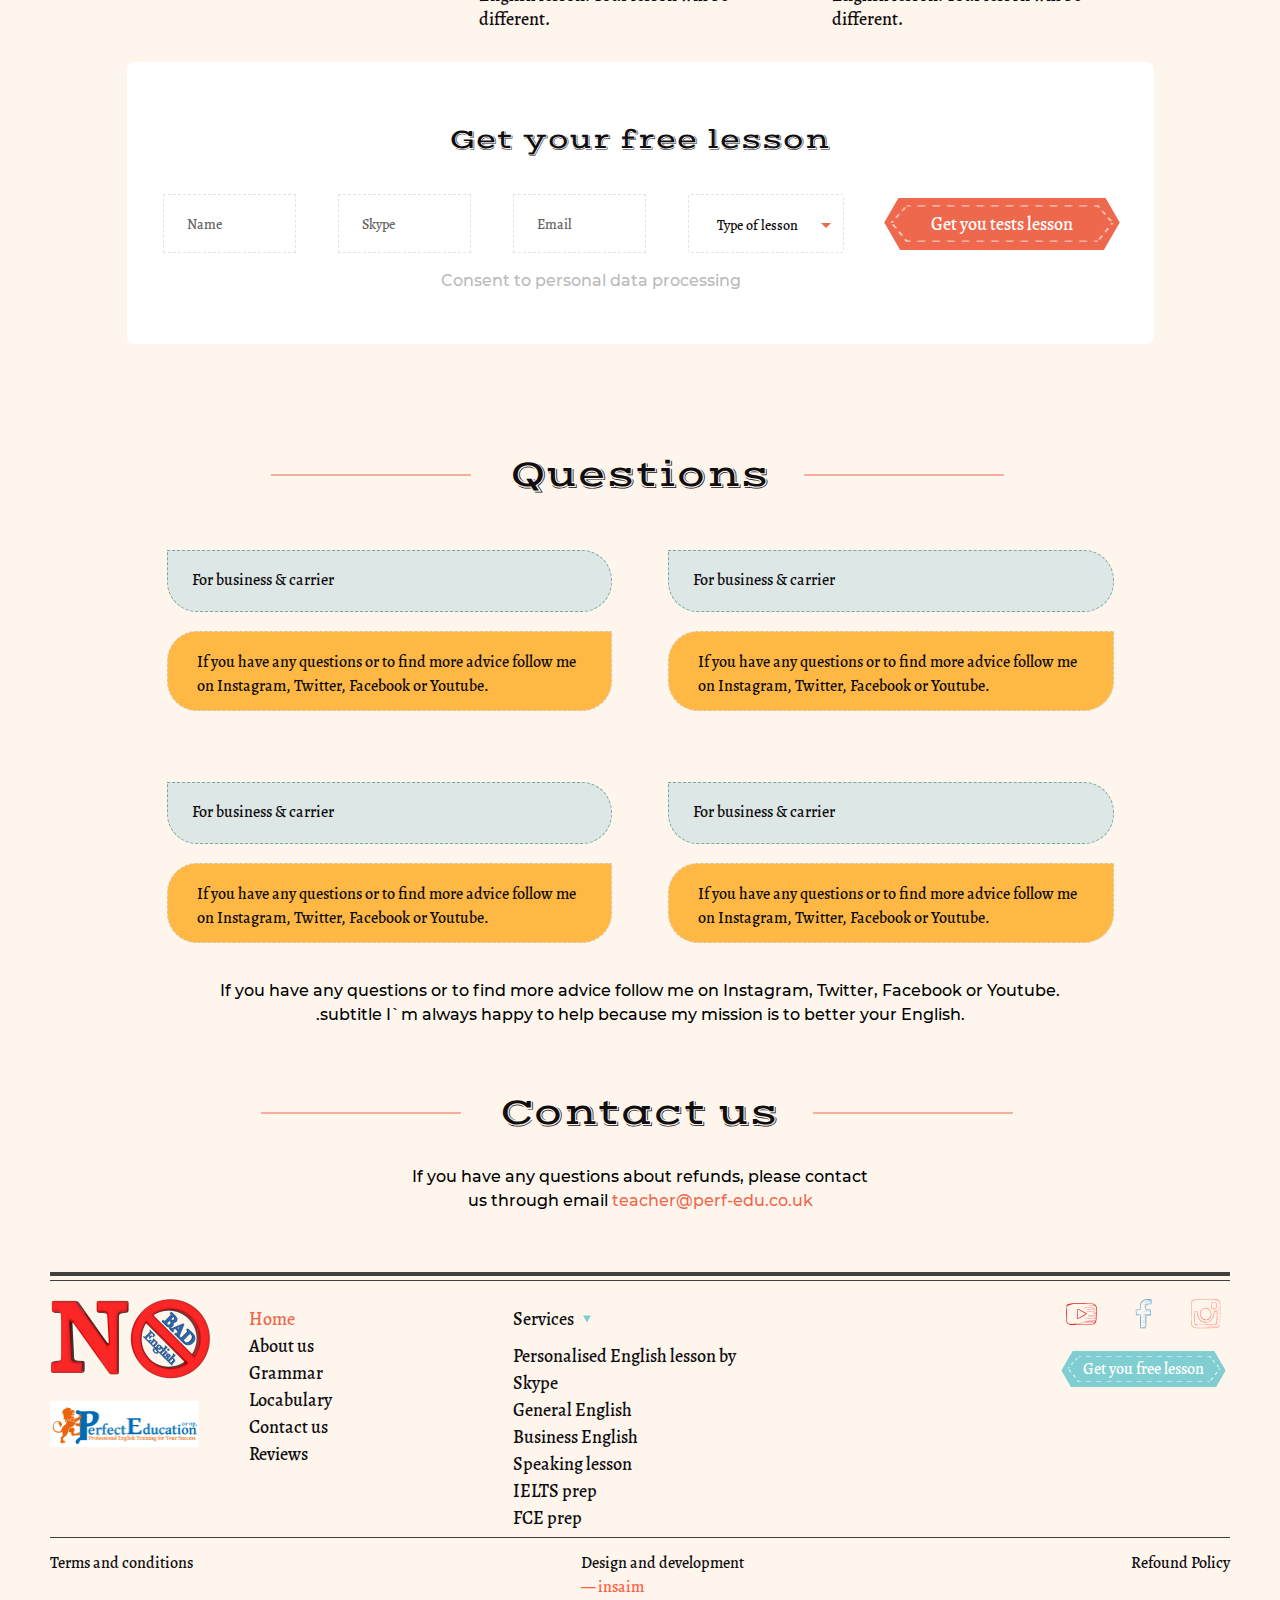
==== commit 803570ba: "js" ====
--- a/myapp/index.html
+++ b/myapp/index.html
@@ -26,7 +26,7 @@
               <nav class="main-menu"> 
                 <ul>
                   <li class="active"><a href="index.html">Home</a></li>
-                  <li><a href="#" data-menuAnchor="#about">About us</a></li>
+                  <li><a href="index.html#about">About us</a></li>
                   <li>
                     <div class="services__btn">Services
                       <ul class="services__list">
@@ -40,7 +40,7 @@
                     </div>
                   </li>
                   <li><a href="#">Grammar</a></li>
-                  <li><a href="#">Vocabulary</a></li>
+                  <li><a href="pageListing.html">Vocabulary</a></li>
                   <li><a href="#" data-menuAnchor="#contactus">Contact us</a></li>
                   <li><a href="#" data-menuAnchor="#reviews">Reviews</a></li>
                 </ul>
@@ -52,21 +52,21 @@
           </div>
         </div>
       </nav>
-      <div class="header">
-        <div class="wrap">
-          <div class="header__title">
-            <h1>
-               
-              -Hi, welcome to<br><span class="accent">No Bad English!</span>
-            </h1>
-            <p>
-               
-              -I`m Marina, the head teacher of Perfect Education co-op <br>-I`ve been teaching English since 2005.<br>-I can help you with your English
-            </p>
-          </div>
-        </div>
-      </div>
     </header>
+    <div class="header">
+      <div class="wrap">
+        <div class="header__title">
+          <h1>
+             
+            -Hi, welcome to<br><span class="accent">No Bad English!</span>
+          </h1>
+          <p>
+             
+            -I`m Marina, the head teacher of Perfect Education co-op <br>-I`ve been teaching English since 2005.<br>-I can help you with your English
+          </p>
+        </div>
+      </div>
+    </div>
     <section class="directions">
       <div class="wrap">
         <div class="directions__items"><a href="#" class="directions__item directions__item--green">
@@ -138,7 +138,7 @@
         </div>
       </div>
     </section>
-    <section data-anchor="#about" class="about">
+    <section id="about" class="about">
       <div class="wrap">
         <div class="title"> <span>About us</span></div>
         <div class="about__body">
@@ -164,7 +164,7 @@
             <div class="reviews__item--wrap">
               <div class="reviews__item">
                 <div class="reviews__foto--wrap">
-                  <div class="reviews__foto"><img src="img/reviews/foto-review.jpg" alt="foto"></div><a data-fancybox href="https://www.youtube.com/watch?v=f7zk9qLbSSs" class="reviews--play"></a>
+                  <div style="background-image: url(img/reviews/foto-review.jpg" class="reviews__foto"></div><a data-fancybox href="https://www.youtube.com/watch?v=f7zk9qLbSSs" class="reviews--play"></a>
                   <ul class="social-icons">
                     <li class="social-icon social-icon--yt"><a href="#"><img src="img/youtube-logo.svg" alt="youtube"></a></li>
                     <li class="social-icon social-icon--fb"><a href="#"><img src="img/facebook-logo.svg" alt="facebook"></a></li>
@@ -182,7 +182,7 @@
             <div class="reviews__item--wrap">
               <div class="reviews__item">
                 <div class="reviews__foto--wrap">
-                  <div class="reviews__foto"><img src="img/reviews/foto-review.jpg" alt="foto"></div><a data-fancybox href="https://www.youtube.com/watch?v=f7zk9qLbSSs" class="reviews--play"></a>
+                  <div style="background-image: url(img/reviews/foto-review.jpg" class="reviews__foto"></div><a data-fancybox href="https://www.youtube.com/watch?v=f7zk9qLbSSs" class="reviews--play"></a>
                   <ul class="social-icons">
                     <li class="social-icon social-icon--yt"><a href="#"><img src="img/youtube-logo.svg" alt="youtube"></a></li>
                     <li class="social-icon social-icon--fb"><a href="#"><img src="img/facebook-logo.svg" alt="facebook"></a></li>
@@ -259,27 +259,18 @@
         <div class="free__body">
           <div class="free__videos">
             <div class="free__item">
-              <div class="free__video"><img src="img/free-video1.jpg" alt="free-video">
-                <div class="btn__movie">
-                  <div class="btn__movie--wrap"></div>
-                </div>
-              </div>
+              <div class="free__video"><img src="img/free-video1.jpg" alt="free-video"><a data-fancybox href="https://www.youtube.com/watch?v=f7zk9qLbSSs" class="btn__movie">
+                  <div class="btn__movie--wrap"></div></a></div>
               <div class="free__title">Watch what happens during the first lesson</div>
             </div>
             <div class="free__item">   
-              <div class="free__video"><img src="img/free-video2.jpg" alt="free-video">
-                <div class="btn__movie">
-                  <div class="btn__movie--wrap"></div>
-                </div>
-              </div>
+              <div class="free__video"><img src="img/free-video2.jpg" alt="free-video"><a data-fancybox href="https://www.youtube.com/watch?v=f7zk9qLbSSs" class="btn__movie">
+                  <div class="btn__movie--wrap"></div></a></div>
               <div class="free__title">This is an overview of a typical general English lesson. Your lesson will be different.</div>
             </div>
             <div class="free__item">
-              <div class="free__video"><img src="img/free-video2.jpg" alt="free-video">
-                <div class="btn__movie">
-                  <div class="btn__movie--wrap"></div>
-                </div>
-              </div>
+              <div class="free__video"><img src="img/free-video2.jpg" alt="free-video"><a data-fancybox href="https://www.youtube.com/watch?v=f7zk9qLbSSs" class="btn__movie">
+                  <div class="btn__movie--wrap"></div></a></div>
               <div class="free__title">This is an overview of a typical general English lesson. Your lesson will be different.</div>
             </div>
           </div>
@@ -358,12 +349,12 @@
             <div class="logo__icon"><img src="img/logo.png" alt="logo"></div>
           </div>
           <ul class="footer__menu">
-            <li class="active order1"><a href="#">Home</a></li>
-            <li class="order1"><a href="#">About us</a></li>
+            <li class="active order1"><a href="index.html">Home</a></li>
+            <li class="order1"><a href="#" data-menuAnchor="#about">About us</a></li>
             <li><a href="#">Grammar</a></li>
             <li><a href="#">Locabulary</a></li>
-            <li><a href="#">Contact us</a></li>
-            <li><a href="#">Reviews</a></li>
+            <li><a href="#" data-menuAnchor="#contactus">Contact us</a></li>
+            <li><a href="#" data-menuAnchor="#reviews">Reviews</a></li>
             <li class="footer__services order1"> <span class="footer__btn">Services</span>
               <ul class="footer__list">
                 <li><a href="#">Personalised English lesson by Skype</a></li>
